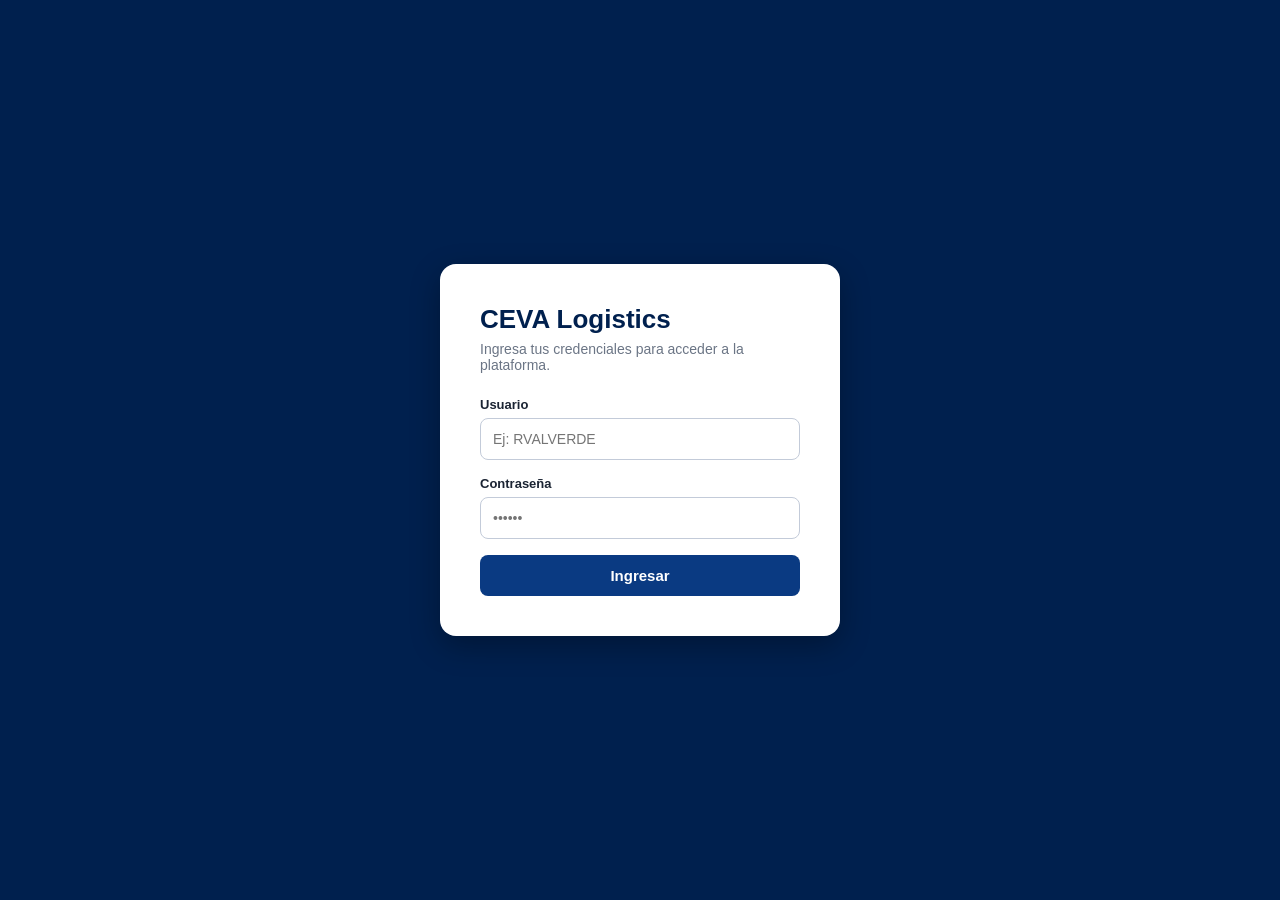
==== index.html @ 4824b456 "Rename index.html.html to index.html" ====
<!DOCTYPE html>
<html lang="es">
<head>
<meta charset="UTF-8">
<meta name="viewport" content="width=device-width, initial-scale=1">
<title>Plataforma Operativa - CEVA Logistics</title>
<style>
  :root {
    --azul: #00204e;        
    --azul-medio: #0a3a82;  
    --azul-claro: #e6edf8;  
    --rojo: #e4002b;        
    --fondo: #eef1f6;
    --texto: #1b2433;
    --gris: #6b7585;
  }
  * { box-sizing: border-box; margin: 0; padding: 0; font-family: "Segoe UI", Arial, sans-serif; }
  body { background: var(--fondo); min-height: 100vh; color: var(--texto); }

  /* ================= PANTALLA DE LOGIN ================= */
  #vista-login {
    display: flex; align-items: center; justify-content: center;
    min-height: 100vh; background: var(--azul); padding: 20px;
  }
  .tarjeta-login {
    background: #fff; padding: 40px; border-radius: 16px;
    width: 100%; max-width: 400px; box-shadow: 0 10px 30px rgba(0,0,0,0.3);
  }
  .tarjeta-login h2 { color: var(--azul); font-size: 26px; font-weight: 800; margin-bottom: 6px; }
  .tarjeta-login p { color: var(--gris); font-size: 14px; margin-bottom: 24px; }
  .tarjeta-login label { display: block; font-weight: 600; font-size: 13px; margin-bottom: 6px; color: var(--texto); }
  .tarjeta-login input {
    width: 100%; padding: 12px; border: 1px solid #c3cbd9; border-radius: 8px;
    font-size: 14px; margin-bottom: 16px; outline: none;
  }
  .tarjeta-login input:focus { border-color: var(--azul-medio); }
  .error-login { color: var(--rojo); font-size: 13px; margin-bottom: 12px; display: none; }

  /* ================= PLATOMA PRINCIPAL (Oculta hasta loguearse) ================= */
  #contenedor-principal { display: none; min-height: 100vh; }

  /* Copia de tus estilos de barra lateral y contenido */
  .sidebar {
    width: 270px; background: var(--azul); color: #fff;
    position: fixed; top: 0; bottom: 0; left: 0;
    display: flex; flex-direction: column; overflow-y: auto;
  }
  .logo { padding: 26px 22px 18px; }
  .logo img { max-width: 150px; display: block; margin-bottom: 14px; }
  .logo .texto-logo { font-size: 38px; font-weight: 900; letter-spacing: 1px; line-height: 1; }
  .logo .texto-logo span { color: var(--rojo); }
  .logo .sub-logo { font-size: 11px; letter-spacing: 4px; margin-top: 4px; opacity: .85; }
  .logo h1 { font-size: 24px; font-weight: 800; margin-top: 22px; line-height: 1.1; }
  .logo .planta { font-size: 13px; margin-top: 8px; opacity: .8; }

  .usuario { border-top: 1px solid rgba(255,255,255,.2); border-bottom: 1px solid rgba(255,255,255,.2); padding: 16px 22px; }
  .usuario strong { display: block; font-size: 15px; }
  .usuario span { font-size: 12px; opacity: .85; }
  .etiqueta-rol {
    display: inline-block; margin-top: 8px; padding: 3px 10px; border-radius: 999px;
    background: rgba(255,255,255,.18); font-size: 11px; font-weight: 700; letter-spacing: .5px;
  }

  .menu { padding: 14px 12px; flex: 1; }
  .menu .titulo-seccion { font-size: 11px; letter-spacing: 2px; opacity: .6; padding: 14px 12px 6px; }
  .menu a {
    display: block; color: #fff; text-decoration: none;
    padding: 11px 14px; border-radius: 10px; margin-bottom: 3px; font-size: 15px;
  }
  .menu a:hover { background: rgba(255,255,255,.12); }
  .menu a.activo { background: rgba(255,255,255,.22); font-weight: 600; }
  .menu a.sub { margin-left: 18px; padding: 9px 14px; font-size: 14px; border-left: 2px solid rgba(255,255,255,.25); border-radius: 0 10px 10px 0; }

  .demo-rol { padding: 14px 18px 20px; border-top: 1px solid rgba(255,255,255,.2); font-size: 12px; }
  .demo-rol button { width: 100%; margin-top: 8px; background: rgba(255,255,255,0.15); border: 1px solid rgba(255,255,255,0.3); color: #fff; }
  .demo-rol button:hover { background: var(--rojo); border-color: var(--rojo); }

  .contenido { margin-left: 270px; padding: 20px; width: calc(100% - 270px); }
  .tarjeta { background: #fff; border-radius: 16px; box-shadow: 0 1px 4px rgba(0,30,80,.08); }

  .encabezado { padding: 22px 28px; margin-bottom: 18px; }
  .encabezado h2 { font-size: 30px; font-weight: 800; color: var(--azul); }
  .encabezado p { color: var(--gris); font-size: 14px; margin-top: 4px; }
  .migas { font-size: 13px; color: var(--gris); margin-bottom: 8px; }
  .migas a { color: var(--azul-medio); text-decoration: none; font-weight: 600; }

  .grid { display: grid; grid-template-columns: repeat(auto-fill, minmax(260px, 1fr)); gap: 18px; }
  .modulo { padding: 26px; text-decoration: none; color: inherit; display: block; transition: transform .15s, box-shadow .15s; border-top: 5px solid var(--azul-medio); }
  .modulo:hover { transform: translateY(-3px); box-shadow: 0 8px 20px rgba(0,30,80,.15); }
  .modulo .icono { font-size: 34px; margin-bottom: 10px; }
  .modulo h3 { color: var(--azul); font-size: 21px; font-weight: 800; margin-bottom: 8px; }
  .modulo p { color: var(--gris); font-size: 14px; margin-bottom: 14px; min-height: 40px; }
  .modulo .meta { font-size: 12px; color: var(--azul-medio); font-weight: 600; margin-bottom: 14px; }
  .modulo .abrir { color: var(--azul-medio); font-weight: 700; font-size: 14px; }

  .pestanas { display: flex; gap: 10px; margin-bottom: 14px; flex-wrap: wrap; }
  .pestana {
    padding: 10px 22px; border-radius: 999px; border: 2px solid var(--azul-medio);
    background: #fff; color: var(--azul-medio); font-weight: 700; font-size: 14px;
    cursor: pointer; text-decoration: none;
  }
  .pestana.activa { background: var(--azul-medio); color: #fff; }

  .visor { padding: 16px; }
  .visor-barra { display: flex; justify-content: space-between; align-items: center; margin-bottom: 12px; flex-wrap: wrap; gap: 10px; }
  .visor-barra h3 { font-size: 18px; color: var(--azul); }
  .marco, .vacio { width: 100%; height: calc(100vh - 330px); min-height: 460px; border-radius: 10px; }
  .marco { border: 0; background: #f6f7f9; }
  .vacio {
    border: 2px dashed #c3cbd9; display: flex; flex-direction: column;
    align-items: center; justify-content: center; text-align: center; color: var(--gris); padding: 30px;
  }
  .vacio .icono { font-size: 54px; margin-bottom: 10px; }
  .vacio h4 { font-size: 20px; color: var(--azul); margin-bottom: 8px; }

  .btn { border: none; background: var(--azul-medio); color: #fff; padding: 9px 16px; border-radius: 8px; cursor: pointer; font-weight: 600; font-size: 13px; }
  .btn:hover { background: var(--azul); }
  .btn.gris { background: #e3e7ee; color: #333; }
  .btn.gris:hover { background: #d3d9e3; }
  .btn.peligro { background: #fde8ec; color: #b4001f; }
  .btn.grande { padding: 12px 24px; font-size: 15px; margin-top: 16px; }

  .barra-admin { display: flex; gap: 10px; flex-wrap: wrap; margin-bottom: 18px; }
  .bloque-admin { padding: 20px 24px; margin-bottom: 16px; }
  .bloque-admin h3 { color: var(--azul); font-size: 18px; margin-bottom: 12px; display: flex; justify-content: space-between; align-items: center; }
  table { width: 100%; border-collapse: collapse; font-size: 14px; }
  th { text-align: left; color: var(--gris); font-size: 12px; padding: 8px; border-bottom: 1px solid #e3e7ee; }
  td { padding: 10px 8px; border-bottom: 1px solid #f0f2f6; }
  td.acc { text-align: right; white-space: nowrap; }
  td.acc .btn { margin-left: 6px; padding: 6px 12px; }
  .estado { padding: 3px 10px; border-radius: 999px; font-size: 12px; font-weight: 700; }
  .estado.ok { background: #e1f5e8; color: #14803c; }
  .estado.pend { background: #fff3d6; color: #8a6100; }

  .fondo-modal { display: none; position: fixed; inset: 0; background: rgba(0,20,50,.55); align-items: center; justify-content: center; z-index: 20; padding: 20px; }
  .fondo-modal.abierto { display: flex; }
  .modal { background: #fff; border-radius: 16px; padding: 28px; width: 100%; max-width: 620px; }
  .modal h3 { color: var(--azul); margin-bottom: 14px; font-size: 20px; }
  .modal label { font-weight: 600; font-size: 14px; display: block; margin: 12px 0 6px; }
  .modal input { width: 100%; padding: 12px; border: 1px solid #c3cbd9; border-radius: 8px; font-size: 14px; }
  .modal .botones { display: flex; justify-content: flex-end; gap: 10px; margin-top: 20px; }
  .ayuda { background: var(--azul-claro); border-radius: 8px; padding: 12px; font-size: 13px; color: var(--azul); margin-top: 14px; line-height: 1.5; }

  .aviso { background: #fff8e1; color: #6b5200; border-radius: 10px; padding: 12px 16px; font-size: 13px; margin-bottom: 16px; line-height: 1.5; }
  #toast { position: fixed; bottom: 24px; right: 24px; background: var(--azul); color: #fff; padding: 12px 20px; border-radius: 10px; font-size: 14px; display: none; z-index: 30; }

  @media (max-width: 900px) {
    body { display: block; }
    #contenedor-principal { flex-direction: column; }
    .sidebar { position: static; width: 100%; }
    .contenido { margin-left: 0; width: 100%; }
  }
</style>
</head>
<body>

<!-- ================= PANTALLA DE LOGIN ================= -->
<div id="vista-login">
  <div class="tarjeta-login">
    <h2>CEVA Logistics</h2>
    <p>Ingresa tus credenciales para acceder a la plataforma.</p>
    <div class="error-login" id="error-login">Usuario o contraseña incorrectos.</div>
    <form id="form-login">
      <label>Usuario</label>
      <input type="text" id="login-usuario" placeholder="Ej: RVALVERDE" required autocomplete="username">
      <label>Contraseña</label>
      <input type="password" id="login-password" placeholder="••••••" required autocomplete="current-password">
      <button type="submit" class="btn" style="width: 100%; padding: 12px; font-size: 15px;">Ingresar</button>
    </form>
  </div>
</div>

<!-- ================= CONTENEDOR PRINCIPAL DE LA PLATAFORMA ================= -->
<div id="contenedor-principal">
  <!-- BARRA LATERAL -->
  <aside class="sidebar">
    <div class="logo">
      <img src="logo.png" alt="CEVA Logistics" onerror="this.style.display='none'; document.getElementById('logo-texto').style.display='block';">
      <div id="logo-texto" style="display:none">
        <div class="texto-logo">CEV<span>A</span></div>
        <div class="sub-logo">LOGISTICS</div>
      </div>
      <h1>PLATAFORMA OPERATIVA</h1>
      <div class="planta">LATAM 400 CL</div>
    </div>

    <div class="usuario">
      <strong id="nombre-usuario-display">Ruth Valverde</strong>
      <span id="cargo-usuario-display">Practicante de Inventario</span><br>
      <span class="etiqueta-rol" id="etiqueta-rol"></span>
    </div>

    <nav class="menu" id="menu"></nav>

    <div class="demo-rol">
      <label>Sesión activa</label>
      <button class="btn" id="btn-cerrar-sesion">Cerrar Sesión</button>
    </div>
  </aside>

  <!-- CONTENIDO -->
  <main class="contenido" id="principal"></main>
</div>

<!-- VENTANA EMERGENTE -->
<div class="fondo-modal" id="modal">
  <div class="modal">
    <h3 id="modal-titulo"></h3>
    <label>Nombre del dashboard</label>
    <input type="text" id="input-nombre" placeholder="Ej: Paletas">
    <label>Enlace de Power BI</label>
    <input type="text" id="input-url" placeholder="https://app.powerbi.com/reportEmbed?reportId=...">
    <div class="ayuda">
      <strong>¿Dónde saco el enlace?</strong><br>
      En Power BI: abre el reporte → <em>Archivo</em> → <em>Insertar informe</em> → <em>Sitio web o portal</em>.
      Copia el enlace. Quien lo vea tendrá que iniciar sesión con su cuenta de la empresa.
    </div>
    <div class="botones">
      <button class="btn gris" data-acc="cerrar-modal">Cancelar</button>
      <button class="btn" data-acc="guardar-modal">Guardar</button>
    </div>
  </div>
</div>

<div id="toast"></div>

<script>
/* ==========================================================================
   LISTA DE USUARIOS AUTORIZADOS
   Aquí puedes agregar más usuarios o cambiar las credenciales.
   - rol: "admin" (tiene acceso al panel de administración)
   - rol: "usuario" (solo ve los reportes)
   ========================================================================== */
const USUARIOS_PERMITIDOS = [
  { usuario: "RVALVERDE", password: "123", nombre: "Ruth Valverde", cargo: "Practicante de Inventario", rol: "admin" },
  { usuario: "OPERACIONES1", password: "123", nombre: "Operador de Turno", cargo: "Personal de Campo", rol: "usuario" }
];

const BASE = [
  { id: "inventario", nombre: "Inventario", icono: "📦",
    desc: "Paletas, virtuales, inmovilizados y más.",
    dashboards: [
      { id: "paletas",       nombre: "Paletas",       url: "" },
      { id: "virtuales",     nombre: "Virtuales",     url: "" },
      { id: "inmovilizados", nombre: "Inmovilizados", url: "" }
    ] },
  { id: "operacion", nombre: "Operación", icono: "🚚",
    desc: "Indicadores de la operación diaria.",
    dashboards: [
      { id: "despachos",     nombre: "Despachos",     url: "" },
      { id: "recepcion",     nombre: "Recepción",     url: "" },
      { id: "productividad", nombre: "Productividad", url: "" }
    ] },
  { id: "rh", nombre: "RH", icono: "👥",
    desc: "Indicadores de recursos humanos.",
    dashboards: [ { id: "rh", nombre: "RH", url: "" } ] },
  { id: "seguridad", nombre: "Seguridad", icono: "🦺",
    desc: "Indicadores de seguridad y salud.",
    dashboards: [ { id: "seguridad", nombre: "Seguridad", url: "" } ] },
  { id: "facturacion", nombre: "Facturación", icono: "🧾",
    desc: "Reporte de facturación.",
    dashboards: [ { id: "facturacion", nombre: "Facturación", url: "" } ] }
];

const SECCIONES = [
  { id: "reportes", nombre: "Reportes", icono: "📊", desc: "Dashboards de Power BI organizados por módulo.", ruta: "#reportes" }
];

let CONFIG = cargarConfig();
let usuarioActual = cargarSesionActiva();
let edicion = null;

function cargarConfig() {
  try {
    const s = JSON.parse(localStorage.getItem("ceva_config"));
    if (Array.isArray(s) && s.length) return s;
  } catch (e) {}
  return JSON.parse(JSON.stringify(BASE));
}
function guardarConfig() { try { localStorage.setItem("ceva_config", JSON.stringify(CONFIG)); } catch (e) {} }

function cargarSesionActiva() {
  try {
    const u = JSON.parse(localStorage.getItem("ceva_sesion_activa"));
    return u || null;
  } catch(e) { return null; }
}

const $ = s => document.querySelector(s);
const esc = t => String(t).replace(/[&<>"']/g, c => ({ "&": "&amp;", "<": "&lt;", ">": "&gt;", '"': "&quot;", "'": "&#39;" }[c]));
const esAdmin = () => usuarioActual && usuarioActual.rol === "admin";
const buscarModulo = id => CONFIG.find(m => m.id === id);

function toast(msg) {
  const t = $("#toast"); t.textContent = msg; t.style.display = "block";
  clearTimeout(toast.t); toast.t = setTimeout(() => t.style.display = "none", 3000);
}

/* ---------- Lógica de Login ---------- */
$("#form-login").addEventListener("submit", e => {
  e.preventDefault();
  const uInput = $("#login-usuario").value.trim().toUpperCase();
  const pInput = $("#login-password").value;

  const encontrado = USUARIOS_PERMITIDOS.find(u => u.usuario === uInput && u.password === pInput);
  
  if (encontrado) {
    usuarioActual = encontrado;
    localStorage.setItem("ceva_sesion_activa", JSON.stringify(encontrado));
    $("#error-login").style.display = "none";
    $("#form-login").reset();
    verificarEstadoSesion();
  } else {
    $("#error-login").style.display = "block";
  }
});

$("#btn-cerrar-sesion").addEventListener("click", () => {
  localStorage.removeItem("ceva_sesion_activa");
  usuarioActual = null;
  verificarEstadoSesion();
});

function verificarEstadoSesion() {
  if (usuarioActual) {
    $("#vista-login").style.display = "none";
    $("#contenedor-principal").style.display = "flex";
    $("#nombre-usuario-display").textContent = usuarioActual.nombre;
    $("#cargo-usuario-display").textContent = usuarioActual.cargo;
    render();
  } else {
    $("#vista-login").style.display = "flex";
    $("#contenedor-principal").style.display = "none";
  }
}

/* ---------- Rutas y Vistas de la App ---------- */
function ruta() { return (location.hash.replace("#", "") || "inicio").split("/"); }

function render() {
  if (!usuarioActual) return;
  const p = ruta();
  $("#etiqueta-rol").textContent = esAdmin() ? "ADMINISTRADORA" : "USUARIO";
  dibujarMenu(p);
  const main = $("#principal");
  if (p[0] === "admin" && esAdmin()) vistaAdmin(main);
  else if (p[0] === "reportes") { if (p[1]) vistaModulo(main, p[1], p[2]); else vistaReportes(main); }
  else vistaInicio(main);
  window.scrollTo(0, 0);
}

function dibujarMenu(p) {
  let h = '<a href="#inicio" class="' + (p[0] === "inicio" || !p[0] ? "activo" : "") + '">🏠 Inicio</a>';
  SECCIONES.forEach(s => {
    const dentro = p[0] === s.id;
    h += '<a href="' + s.ruta + '" class="' + (dentro && !p[1] ? "activo" : "") + '">' + esc(s.icono) + " " + esc(s.nombre) + "</a>";
    if (dentro && s.id === "reportes") {
      CONFIG.forEach(m => {
        h += '<a class="sub ' + (p[1] === m.id ? "activo" : "") + '" href="#reportes/' + esc(m.id) + '">' + esc(m.icono) + " " + esc(m.nombre) + "</a>";
      });
    }
  });
  if (esAdmin()) {
    h += '<div class="titulo-seccion">ADMINISTRACIÓN</div>';
    h += '<a href="#admin" class="' + (p[0] === "admin" ? "activo" : "") + '">⚙️ Panel de administración</a>';
  }
  $("#menu").innerHTML = h;
}

function vistaInicio(main) {
  let h = '<div class="tarjeta encabezado"><h2>Panel Principal</h2>' +
          '<p>Elige una sección para continuar.</p></div><div class="grid">';
  SECCIONES.forEach(s => {
    const meta = s.id === "reportes" ? CONFIG.length + " módulos" : "";
    h += '<a class="tarjeta modulo" href="' + s.ruta + '">' +
           '<div class="icono">' + esc(s.icono) + '</div>' +
           '<h3>' + esc(s.nombre.toUpperCase()) + '</h3>' +
           '<p>' + esc(s.desc) + '</p>' +
           '<div class="meta">' + meta + '</div>' +
           '<span class="abrir">Abrir →</span>' +
         '</a>';
  });
  h += "</div>";
  main.innerHTML = h;
}

function vistaReportes(main) {
  let h = '<div class="tarjeta encabezado">' +
          '<div class="migas"><a href="#inicio">Inicio</a> / Reportes</div>' +
          '<h2>Reportes</h2>' +
          '<p>Elige un módulo para ver sus dashboards.</p></div>';
  h += '<div class="grid">';
  CONFIG.forEach(m => {
    const total = m.dashboards.length;
    const conectados = m.dashboards.filter(d => d.url).length;
    const meta = total + (total === 1 ? " dashboard" : " dashboards") +
                 (esAdmin() ? " · " + conectados + " conectado" + (conectados === 1 ? "" : "s") : "");
    h += '<a class="tarjeta modulo" href="#reportes/' + esc(m.id) + '">' +
           '<div class="icono">' + esc(m.icono) + '</div>' +
           '<h3>' + esc(m.nombre.toUpperCase()) + '</h3>' +
           '<p>' + esc(m.desc || "") + '</p>' +
           '<div class="meta">' + meta + '</div>' +
           '<span class="abrir">Abrir módulo →</span>' +
         '</a>';
  });
  h += "</div>";
  main.innerHTML = h;
}

function vistaModulo(main, modId, dashId) {
  const m = buscarModulo(modId);
  if (!m) { location.hash = "#reportes"; return; }
  const d = m.dashboards.find(x => x.id === dashId) || m.dashboards[0];

  let h = '<div class="tarjeta encabezado">' +
            '<div class="migas"><a href="#inicio">Inicio</a> / <a href="#reportes">Reportes</a> / ' + esc(m.nombre) + (d ? " / " + esc(d.nombre) : "") + "</div>" +
            "<h2>" + esc(m.icono) + " " + esc(m.nombre.toUpperCase()) + "</h2>" +
            "<p>" + esc(m.desc || "") + "</p></div>";

  if (!d) {
    h += '<div class="tarjeta visor"><div class="vacio"><div class="icono">📭</div><h4>Este módulo aún no tiene dashboards</h4>' +
         (esAdmin() ? '<button class="btn grande" data-acc="nuevo" data-m="' + esc(m.id) + '">+ Agregar dashboard</button>' : "<p>Pronto estará disponible.</p>") +
         "</div></div>";
    main.innerHTML = h; return;
  }

  if (m.dashboards.length > 1) {
    h += '<div class="pestanas">';
    m.dashboards.forEach(x => {
      h += '<a class="pestana ' + (x.id === d.id ? "activa" : "") + '" href="#reportes/' + esc(m.id) + "/" + esc(x.id) + '">' + esc(x.nombre) + "</a>";
    });
    h += "</div>";
  }

  h += '<div class="tarjeta visor"><div class="visor-barra"><h3>' + esc(d.nombre) + "</h3><div>" +
       '<button class="btn gris" data-acc="pantalla">⛶ Pantalla completa</button> ' +
       (esAdmin() ? '<button class="btn" data-acc="editar" data-m="' + esc(m.id) + '" data-d="' + esc(d.id) + '">⚙ Configurar enlace</button>' : "") +
       "</div></div>";

  if (d.url) {
    h += '<iframe class="marco" id="marco" src="' + esc(d.url) + '" allowfullscreen title="' + esc(d.nombre) + '"></iframe>';
  } else if (esAdmin()) {
    h += '<div class="vacio"><div class="icono">📊</div><h4>Aún no hay un Power BI conectado</h4>' +
         "<p>Pega el enlace del reporte para verlo aquí.</p>" +
         '<button class="btn grande" data-acc="editar" data-m="' + esc(m.id) + '" data-d="' + esc(d.id) + '">Conectar Power BI</button></div>';
  } else {
    h += '<div class="vacio"><div class="icono">🛠️</div><h4>Dashboard no disponible por ahora</h4>' +
         "<p>Este reporte se está preparando. Vuelve pronto.</p></div>";
  }
  h += "</div>";
  main.innerHTML = h;
}

function vistaAdmin(main) {
  let h = '<div class="tarjeta encabezado"><h2>Panel de administración</h2>' +
          "<p>Aquí conectas los Power BI y ordenas los dashboards de cada módulo.</p></div>";

  h +=
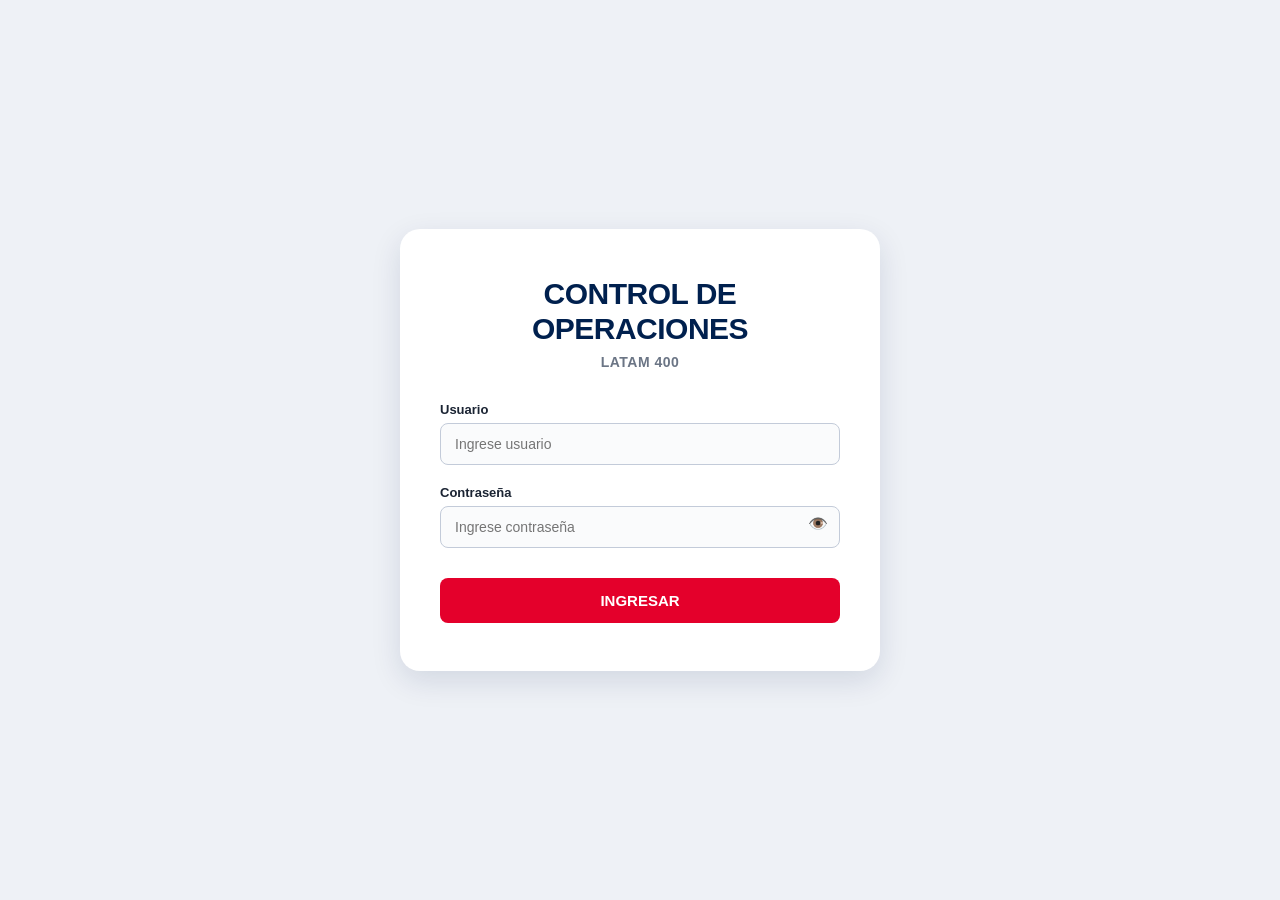
==== commit 3ce292d9: "Update index.html" ====
--- a/index.html
+++ b/index.html
@@ -3,7 +3,7 @@
 <head>
 <meta charset="UTF-8">
 <meta name="viewport" content="width=device-width, initial-scale=1">
-<title>Plataforma Operativa - CEVA Logistics</title>
+<title>Control de Operaciones - CEVA Logistics</title>
 <style>
   :root {
     --azul: #00204e;        
@@ -20,26 +20,54 @@
   /* ================= PANTALLA DE LOGIN ================= */
   #vista-login {
     display: flex; align-items: center; justify-content: center;
-    min-height: 100vh; background: var(--azul); padding: 20px;
+    min-height: 100vh; background: var(--fondo); padding: 20px;
   }
   .tarjeta-login {
-    background: #fff; padding: 40px; border-radius: 16px;
-    width: 100%; max-width: 400px; box-shadow: 0 10px 30px rgba(0,0,0,0.3);
-  }
-  .tarjeta-login h2 { color: var(--azul); font-size: 26px; font-weight: 800; margin-bottom: 6px; }
-  .tarjeta-login p { color: var(--gris); font-size: 14px; margin-bottom: 24px; }
-  .tarjeta-login label { display: block; font-weight: 600; font-size: 13px; margin-bottom: 6px; color: var(--texto); }
+    background: #fff; padding: 48px 40px; border-radius: 20px;
+    width: 100%; max-width: 480px; box-shadow: 0 10px 30px rgba(0,30,80,0.12);
+    text-align: center;
+  }
+  .tarjeta-login h2 {
+    color: var(--azul); font-size: 30px; font-weight: 800;
+    line-height: 1.15; margin-bottom: 8px; letter-spacing: -0.5px;
+  }
+  .tarjeta-login .sub-login {
+    color: var(--gris); font-size: 14px; font-weight: 600;
+    margin-bottom: 32px; letter-spacing: 0.5px;
+  }
+  .tarjeta-login form { text-align: left; }
+  .tarjeta-login label {
+    display: block; font-weight: 600; font-size: 13px;
+    margin-bottom: 6px; color: var(--texto);
+  }
   .tarjeta-login input {
-    width: 100%; padding: 12px; border: 1px solid #c3cbd9; border-radius: 8px;
-    font-size: 14px; margin-bottom: 16px; outline: none;
-  }
-  .tarjeta-login input:focus { border-color: var(--azul-medio); }
-  .error-login { color: var(--rojo); font-size: 13px; margin-bottom: 12px; display: none; }
-
-  /* ================= PLATOMA PRINCIPAL (Oculta hasta loguearse) ================= */
+    width: 100%; padding: 12px 14px; border: 1px solid #c3cbd9; border-radius: 8px;
+    font-size: 14px; margin-bottom: 20px; outline: none; background: #fafbfc;
+  }
+  .tarjeta-login input:focus { border-color: var(--azul-medio); background: #fff; }
+  
+  /* Contenedor contraseña con botón ver */
+  .grupo-password { position: relative; }
+  .grupo-password input { padding-right: 45px; }
+  .btn-ver {
+    position: absolute; right: 12px; top: 38px; transform: translateY(-50%);
+    background: none; border: none; cursor: pointer; font-size: 16px; color: var(--gris);
+  }
+
+  .error-login {
+    color: var(--rojo); font-size: 13px; margin-bottom: 16px;
+    display: none; background: #fde8ec; padding: 8px; border-radius: 6px; text-align: center;
+  }
+  .btn-ingresar {
+    width: 100%; padding: 14px; font-size: 15px; font-weight: 700;
+    background: var(--rojo); color: #fff; border: none; border-radius: 8px;
+    cursor: pointer; transition: background 0.2s; margin-top: 10px;
+  }
+  .btn-ingresar:hover { background: #c50024; }
+
+  /* ================= PLATAFORMA PRINCIPAL ================= */
   #contenedor-principal { display: none; min-height: 100vh; }
 
-  /* Copia de tus estilos de barra lateral y contenido */
   .sidebar {
     width: 270px; background: var(--azul); color: #fff;
     position: fixed; top: 0; bottom: 0; left: 0;
@@ -50,7 +78,7 @@
   .logo .texto-logo { font-size: 38px; font-weight: 900; letter-spacing: 1px; line-height: 1; }
   .logo .texto-logo span { color: var(--rojo); }
   .logo .sub-logo { font-size: 11px; letter-spacing: 4px; margin-top: 4px; opacity: .85; }
-  .logo h1 { font-size: 24px; font-weight: 800; margin-top: 22px; line-height: 1.1; }
+  .logo h1 { font-size: 20px; font-weight: 800; margin-top: 22px; line-height: 1.1; }
   .logo .planta { font-size: 13px; margin-top: 8px; opacity: .8; }
 
   .usuario { border-top: 1px solid rgba(255,255,255,.2); border-bottom: 1px solid rgba(255,255,255,.2); padding: 16px 22px; }
@@ -72,7 +100,7 @@
   .menu a.sub { margin-left: 18px; padding: 9px 14px; font-size: 14px; border-left: 2px solid rgba(255,255,255,.25); border-radius: 0 10px 10px 0; }
 
   .demo-rol { padding: 14px 18px 20px; border-top: 1px solid rgba(255,255,255,.2); font-size: 12px; }
-  .demo-rol button { width: 100%; margin-top: 8px; background: rgba(255,255,255,0.15); border: 1px solid rgba(255,255,255,0.3); color: #fff; }
+  .demo-rol button { width: 100%; margin-top: 8px; background: rgba(255,255,255,0.15); border: 1px solid rgba(255,255,255,0.3); color: #fff; padding: 8px; border-radius: 6px; cursor: pointer; }
   .demo-rol button:hover { background: var(--rojo); border-color: var(--rojo); }
 
   .contenido { margin-left: 270px; padding: 20px; width: calc(100% - 270px); }
@@ -157,15 +185,20 @@
 <!-- ================= PANTALLA DE LOGIN ================= -->
 <div id="vista-login">
   <div class="tarjeta-login">
-    <h2>CEVA Logistics</h2>
-    <p>Ingresa tus credenciales para acceder a la plataforma.</p>
+    <h2>CONTROL DE<br>OPERACIONES</h2>
+    <div class="sub-login">LATAM 400</div>
     <div class="error-login" id="error-login">Usuario o contraseña incorrectos.</div>
     <form id="form-login">
       <label>Usuario</label>
-      <input type="text" id="login-usuario" placeholder="Ej: RVALVERDE" required autocomplete="username">
-      <label>Contraseña</label>
-      <input type="password" id="login-password" placeholder="••••••" required autocomplete="current-password">
-      <button type="submit" class="btn" style="width: 100%; padding: 12px; font-size: 15px;">Ingresar</button>
+      <input type="text" id="login-usuario" placeholder="Ingrese usuario" required autocomplete="username">
+      
+      <div class="grupo-password">
+        <label>Contraseña</label>
+        <input type="password" id="login-password" placeholder="Ingrese contraseña" required autocomplete="current-password">
+        <button type="button" class="btn-ver" id="btn-toggle-password" title="Mostrar/Ocultar contraseña">👁️</button>
+      </div>
+
+      <button type="submit" class="btn-ingresar">INGRESAR</button>
     </form>
   </div>
 </div>
@@ -180,8 +213,8 @@
         <div class="texto-logo">CEV<span>A</span></div>
         <div class="sub-logo">LOGISTICS</div>
       </div>
-      <h1>PLATAFORMA OPERATIVA</h1>
-      <div class="planta">LATAM 400 CL</div>
+      <h1>CONTROL DE OPERACIONES</h1>
+      <div class="planta">LATAM 400</div>
     </div>
 
     <div class="usuario">
@@ -194,7 +227,7 @@
 
     <div class="demo-rol">
       <label>Sesión activa</label>
-      <button class="btn" id="btn-cerrar-sesion">Cerrar Sesión</button>
+      <button id="btn-cerrar-sesion">Cerrar Sesión</button>
     </div>
   </aside>
 
@@ -227,9 +260,6 @@
 <script>
 /* ==========================================================================
    LISTA DE USUARIOS AUTORIZADOS
-   Aquí puedes agregar más usuarios o cambiar las credenciales.
-   - rol: "admin" (tiene acceso al panel de administración)
-   - rol: "usuario" (solo ve los reportes)
    ========================================================================== */
 const USUARIOS_PERMITIDOS = [
   { usuario: "RVALVERDE", password: "123", nombre: "Ruth Valverde", cargo: "Practicante de Inventario", rol: "admin" },
@@ -296,11 +326,23 @@
   clearTimeout(toast.t); toast.t = setTimeout(() => t.style.display = "none", 3000);
 }
 
+/* ---------- Botón para ver/ocultar contraseña ---------- */
+$("#btn-toggle-password").addEventListener("click", () => {
+  const inputPass = $("#login-password");
+  if (inputPass.type === "password") {
+    inputPass.type = "text";
+    $("#btn-toggle-password").textContent = "🔒";
+  } else {
+    inputPass.type = "password";
+    $("#btn-toggle-password").textContent = "👁️";
+  }
+});
+
 /* ---------- Lógica de Login ---------- */
 $("#form-login").addEventListener("submit", e => {
   e.preventDefault();
   const uInput = $("#login-usuario").value.trim().toUpperCase();
-  const pInput = $("#login-password").value;
+  const pInput = $("#login-password").value.trim();
 
   const encontrado = USUARIOS_PERMITIDOS.find(u => u.usuario === uInput && u.password === pInput);
   
@@ -455,4 +497,98 @@
   let h = '<div class="tarjeta encabezado"><h2>Panel de administración</h2>' +
           "<p>Aquí conectas los Power BI y ordenas los dashboards de cada módulo.</p></div>";
 
-  h +=
+  h += '<div class="aviso">💡 Los cambios que haces aquí se guardan <strong>solo en este navegador</strong>.</div>';
+
+  h += '<div class="barra-admin">' +
+       '<button class="btn" data-acc="exportar">📋 Copiar configuración</button>' +
+       '<button class="btn gris" data-acc="reset">↺ Restablecer</button></div>';
+
+  CONFIG.forEach(m => {
+    h += '<div class="tarjeta bloque-admin"><h3><span>' + esc(m.icono) + " " + esc(m.nombre) + "</span>" +
+         '<button class="btn" data-acc="nuevo" data-m="' + esc(m.id) + '">+ Agregar dashboard</button></h3>' +
+         "<table><tr><th>Dashboard</th><th>Estado</th><th></th></tr>";
+    m.dashboards.forEach(d => {
+      h += "<tr><td>" + esc(d.nombre) + "</td><td>" +
+           (d.url ? '<span class="estado ok">Conectado</span>' : '<span class="estado pend">Pendiente</span>') + "</td>" +
+           '<td class="acc"><a class="btn gris" style="text-decoration:none;display:inline-block" href="#reportes/' + esc(m.id) + "/" + esc(d.id) + '">Ver</a>' +
+           '<button class="btn" data-acc="editar" data-m="' + esc(m.id) + '" data-d="' + esc(d.id) + '">Editar</button>' +
+           '<button class="btn peligro" data-acc="borrar" data-m="' + esc(m.id) + '" data-d="' + esc(d.id) + '">Quitar</button></td></tr>';
+    });
+    if (!m.dashboards.length) h += '<tr><td colspan="3" style="color:#6b7585">Sin dashboards todavía.</td></tr>';
+    h += "</table></div>";
+  });
+  main.innerHTML = h;
+}
+
+function abrirModal(modId, dashId) {
+  const m = buscarModulo(modId); if (!m) return;
+  const d = dashId ? m.dashboards.find(x => x.id === dashId) : null;
+  edicion = { m: modId, d: dashId || "" };
+  $("#modal-titulo").textContent = d ? "Configurar: " + d.nombre : "Nuevo dashboard en " + m.nombre;
+  $("#input-nombre").value = d ? d.nombre : "";
+  $("#input-url").value = d ? d.url : "";
+  $("#modal").classList.add("abierto");
+  $("#input-nombre").focus();
+}
+function cerrarModal() { $("#modal").classList.remove("abierto"); edicion = null; }
+
+function limpiarUrl(texto) {
+  let u = texto.trim();
+  const m = u.match(/src=["']([^"']+)["']/i);
+  if (m) u = m[1];
+  return u;
+}
+
+function guardarModal() {
+  if (!edicion) return;
+  const m = buscarModulo(edicion.m);
+  const nombre = $("#input-nombre").value.trim();
+  const url = limpiarUrl($("#input-url").value);
+  if (!nombre) { alert("Escribe un nombre para el dashboard."); return; }
+  if (url && !/^https:\/\//i.test(url)) { alert("El enlace debe empezar con https://"); return; }
+
+  if (edicion.d) {
+    const d = m.dashboards.find(x => x.id === edicion.d);
+    d.nombre = nombre; d.url = url;
+  } else {
+    m.dashboards.push({ id: "d" + Date.now(), nombre: nombre, url: url });
+  }
+  guardarConfig(); cerrarModal(); render(); toast("Guardado ✔");
+}
+
+document.addEventListener("click", e => {
+  const b = e.target.closest("[data-acc]"); if (!b) return;
+  const a = b.dataset.acc, m = b.dataset.m, d = b.dataset.d;
+  if (a === "editar") abrirModal(m, d);
+  else if (a === "nuevo") abrirModal(m, "");
+  else if (a === "cerrar-modal") cerrarModal();
+  else if (a === "guardar-modal") guardarModal();
+  else if (a === "borrar") {
+    if (confirm("¿Quitar este dashboard de la lista?")) {
+      const mod = buscarModulo(m); mod.dashboards = mod.dashboards.filter(x => x.id !== d);
+      guardarConfig(); render(); toast("Dashboard quitado");
+    }
+  }
+  else if (a === "pantalla") {
+    const f = $("#marco");
+    if (f && f.requestFullscreen) f.requestFullscreen(); else alert("Primero conecta un dashboard.");
+  }
+  else if (a === "exportar") {
+    const texto = "const BASE = " + JSON.stringify(CONFIG, null, 2) + ";";
+    if (navigator.clipboard) navigator.clipboard.writeText(texto).then(() => toast("Configuración copiada ✔"), () => prompt("Copia este texto:", texto));
+    else prompt("Copia este texto:", texto);
+  }
+  else if (a === "reset") {
+    if (confirm("Se borrarán los cambios hechos aquí. ¿Seguro?")) {
+      try { localStorage.removeItem("ceva_config"); } catch (err) {}
+      CONFIG = JSON.parse(JSON.stringify(BASE)); render(); toast("Restablecido");
+    }
+  }
+});
+
+window.addEventListener("hashchange", render);
+
+verificarEstadoSesion();
+</script>
+</body>
+</html>
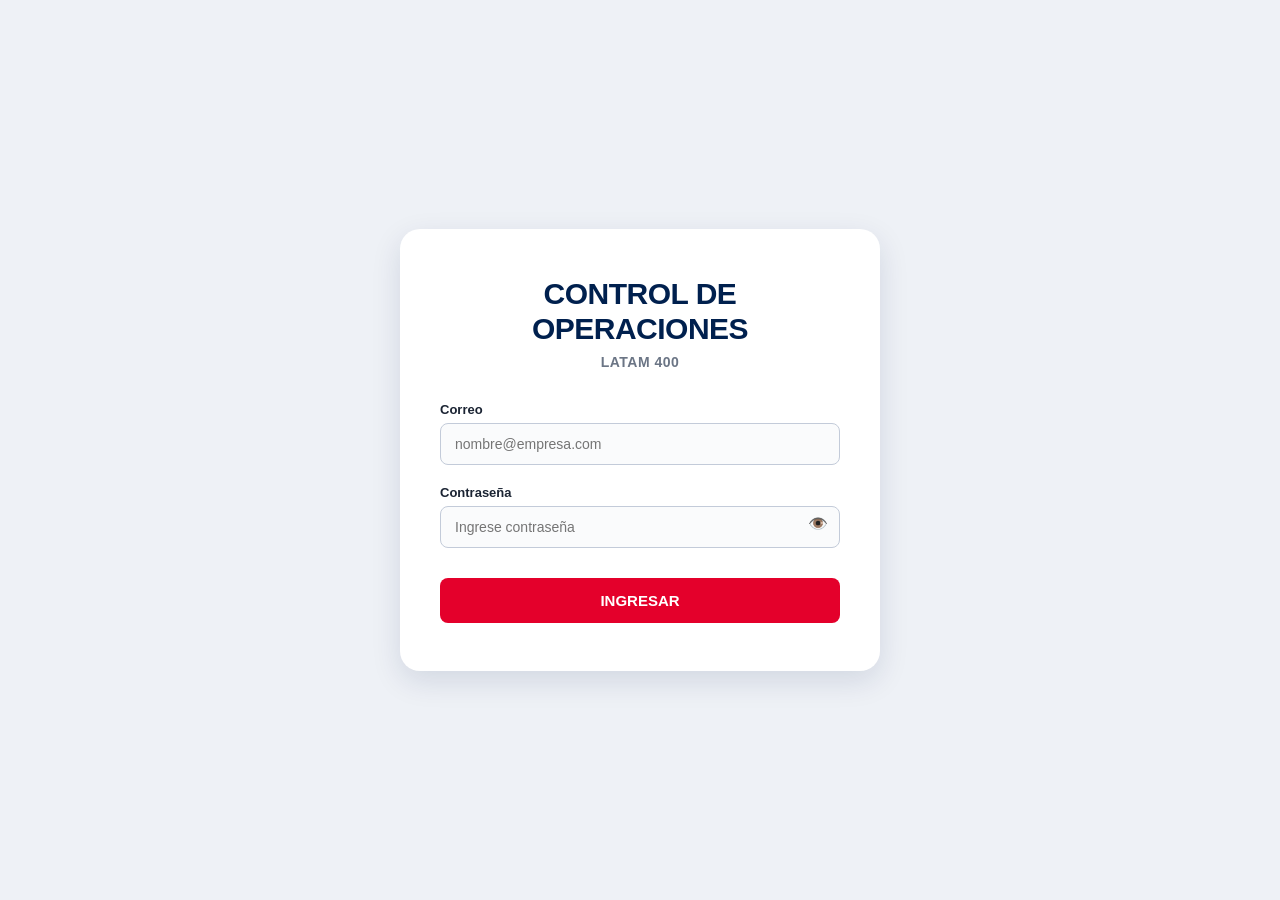
==== commit b44c2f58: "Update index.html" ====
--- a/index.html
+++ b/index.html
@@ -4,181 +4,10 @@
 <meta charset="UTF-8">
 <meta name="viewport" content="width=device-width, initial-scale=1">
 <title>Control de Operaciones - CEVA Logistics</title>
-<style>
-  :root {
-    --azul: #00204e;        
-    --azul-medio: #0a3a82;  
-    --azul-claro: #e6edf8;  
-    --rojo: #e4002b;        
-    --fondo: #eef1f6;
-    --texto: #1b2433;
-    --gris: #6b7585;
-  }
-  * { box-sizing: border-box; margin: 0; padding: 0; font-family: "Segoe UI", Arial, sans-serif; }
-  body { background: var(--fondo); min-height: 100vh; color: var(--texto); }
-
-  /* ================= PANTALLA DE LOGIN ================= */
-  #vista-login {
-    display: flex; align-items: center; justify-content: center;
-    min-height: 100vh; background: var(--fondo); padding: 20px;
-  }
-  .tarjeta-login {
-    background: #fff; padding: 48px 40px; border-radius: 20px;
-    width: 100%; max-width: 480px; box-shadow: 0 10px 30px rgba(0,30,80,0.12);
-    text-align: center;
-  }
-  .tarjeta-login h2 {
-    color: var(--azul); font-size: 30px; font-weight: 800;
-    line-height: 1.15; margin-bottom: 8px; letter-spacing: -0.5px;
-  }
-  .tarjeta-login .sub-login {
-    color: var(--gris); font-size: 14px; font-weight: 600;
-    margin-bottom: 32px; letter-spacing: 0.5px;
-  }
-  .tarjeta-login form { text-align: left; }
-  .tarjeta-login label {
-    display: block; font-weight: 600; font-size: 13px;
-    margin-bottom: 6px; color: var(--texto);
-  }
-  .tarjeta-login input {
-    width: 100%; padding: 12px 14px; border: 1px solid #c3cbd9; border-radius: 8px;
-    font-size: 14px; margin-bottom: 20px; outline: none; background: #fafbfc;
-  }
-  .tarjeta-login input:focus { border-color: var(--azul-medio); background: #fff; }
-  
-  /* Contenedor contraseña con botón ver */
-  .grupo-password { position: relative; }
-  .grupo-password input { padding-right: 45px; }
-  .btn-ver {
-    position: absolute; right: 12px; top: 38px; transform: translateY(-50%);
-    background: none; border: none; cursor: pointer; font-size: 16px; color: var(--gris);
-  }
-
-  .error-login {
-    color: var(--rojo); font-size: 13px; margin-bottom: 16px;
-    display: none; background: #fde8ec; padding: 8px; border-radius: 6px; text-align: center;
-  }
-  .btn-ingresar {
-    width: 100%; padding: 14px; font-size: 15px; font-weight: 700;
-    background: var(--rojo); color: #fff; border: none; border-radius: 8px;
-    cursor: pointer; transition: background 0.2s; margin-top: 10px;
-  }
-  .btn-ingresar:hover { background: #c50024; }
-
-  /* ================= PLATAFORMA PRINCIPAL ================= */
-  #contenedor-principal { display: none; min-height: 100vh; }
-
-  .sidebar {
-    width: 270px; background: var(--azul); color: #fff;
-    position: fixed; top: 0; bottom: 0; left: 0;
-    display: flex; flex-direction: column; overflow-y: auto;
-  }
-  .logo { padding: 26px 22px 18px; }
-  .logo img { max-width: 150px; display: block; margin-bottom: 14px; }
-  .logo .texto-logo { font-size: 38px; font-weight: 900; letter-spacing: 1px; line-height: 1; }
-  .logo .texto-logo span { color: var(--rojo); }
-  .logo .sub-logo { font-size: 11px; letter-spacing: 4px; margin-top: 4px; opacity: .85; }
-  .logo h1 { font-size: 20px; font-weight: 800; margin-top: 22px; line-height: 1.1; }
-  .logo .planta { font-size: 13px; margin-top: 8px; opacity: .8; }
-
-  .usuario { border-top: 1px solid rgba(255,255,255,.2); border-bottom: 1px solid rgba(255,255,255,.2); padding: 16px 22px; }
-  .usuario strong { display: block; font-size: 15px; }
-  .usuario span { font-size: 12px; opacity: .85; }
-  .etiqueta-rol {
-    display: inline-block; margin-top: 8px; padding: 3px 10px; border-radius: 999px;
-    background: rgba(255,255,255,.18); font-size: 11px; font-weight: 700; letter-spacing: .5px;
-  }
-
-  .menu { padding: 14px 12px; flex: 1; }
-  .menu .titulo-seccion { font-size: 11px; letter-spacing: 2px; opacity: .6; padding: 14px 12px 6px; }
-  .menu a {
-    display: block; color: #fff; text-decoration: none;
-    padding: 11px 14px; border-radius: 10px; margin-bottom: 3px; font-size: 15px;
-  }
-  .menu a:hover { background: rgba(255,255,255,.12); }
-  .menu a.activo { background: rgba(255,255,255,.22); font-weight: 600; }
-  .menu a.sub { margin-left: 18px; padding: 9px 14px; font-size: 14px; border-left: 2px solid rgba(255,255,255,.25); border-radius: 0 10px 10px 0; }
-
-  .demo-rol { padding: 14px 18px 20px; border-top: 1px solid rgba(255,255,255,.2); font-size: 12px; }
-  .demo-rol button { width: 100%; margin-top: 8px; background: rgba(255,255,255,0.15); border: 1px solid rgba(255,255,255,0.3); color: #fff; padding: 8px; border-radius: 6px; cursor: pointer; }
-  .demo-rol button:hover { background: var(--rojo); border-color: var(--rojo); }
-
-  .contenido { margin-left: 270px; padding: 20px; width: calc(100% - 270px); }
-  .tarjeta { background: #fff; border-radius: 16px; box-shadow: 0 1px 4px rgba(0,30,80,.08); }
-
-  .encabezado { padding: 22px 28px; margin-bottom: 18px; }
-  .encabezado h2 { font-size: 30px; font-weight: 800; color: var(--azul); }
-  .encabezado p { color: var(--gris); font-size: 14px; margin-top: 4px; }
-  .migas { font-size: 13px; color: var(--gris); margin-bottom: 8px; }
-  .migas a { color: var(--azul-medio); text-decoration: none; font-weight: 600; }
-
-  .grid { display: grid; grid-template-columns: repeat(auto-fill, minmax(260px, 1fr)); gap: 18px; }
-  .modulo { padding: 26px; text-decoration: none; color: inherit; display: block; transition: transform .15s, box-shadow .15s; border-top: 5px solid var(--azul-medio); }
-  .modulo:hover { transform: translateY(-3px); box-shadow: 0 8px 20px rgba(0,30,80,.15); }
-  .modulo .icono { font-size: 34px; margin-bottom: 10px; }
-  .modulo h3 { color: var(--azul); font-size: 21px; font-weight: 800; margin-bottom: 8px; }
-  .modulo p { color: var(--gris); font-size: 14px; margin-bottom: 14px; min-height: 40px; }
-  .modulo .meta { font-size: 12px; color: var(--azul-medio); font-weight: 600; margin-bottom: 14px; }
-  .modulo .abrir { color: var(--azul-medio); font-weight: 700; font-size: 14px; }
-
-  .pestanas { display: flex; gap: 10px; margin-bottom: 14px; flex-wrap: wrap; }
-  .pestana {
-    padding: 10px 22px; border-radius: 999px; border: 2px solid var(--azul-medio);
-    background: #fff; color: var(--azul-medio); font-weight: 700; font-size: 14px;
-    cursor: pointer; text-decoration: none;
-  }
-  .pestana.activa { background: var(--azul-medio); color: #fff; }
-
-  .visor { padding: 16px; }
-  .visor-barra { display: flex; justify-content: space-between; align-items: center; margin-bottom: 12px; flex-wrap: wrap; gap: 10px; }
-  .visor-barra h3 { font-size: 18px; color: var(--azul); }
-  .marco, .vacio { width: 100%; height: calc(100vh - 330px); min-height: 460px; border-radius: 10px; }
-  .marco { border: 0; background: #f6f7f9; }
-  .vacio {
-    border: 2px dashed #c3cbd9; display: flex; flex-direction: column;
-    align-items: center; justify-content: center; text-align: center; color: var(--gris); padding: 30px;
-  }
-  .vacio .icono { font-size: 54px; margin-bottom: 10px; }
-  .vacio h4 { font-size: 20px; color: var(--azul); margin-bottom: 8px; }
-
-  .btn { border: none; background: var(--azul-medio); color: #fff; padding: 9px 16px; border-radius: 8px; cursor: pointer; font-weight: 600; font-size: 13px; }
-  .btn:hover { background: var(--azul); }
-  .btn.gris { background: #e3e7ee; color: #333; }
-  .btn.gris:hover { background: #d3d9e3; }
-  .btn.peligro { background: #fde8ec; color: #b4001f; }
-  .btn.grande { padding: 12px 24px; font-size: 15px; margin-top: 16px; }
-
-  .barra-admin { display: flex; gap: 10px; flex-wrap: wrap; margin-bottom: 18px; }
-  .bloque-admin { padding: 20px 24px; margin-bottom: 16px; }
-  .bloque-admin h3 { color: var(--azul); font-size: 18px; margin-bottom: 12px; display: flex; justify-content: space-between; align-items: center; }
-  table { width: 100%; border-collapse: collapse; font-size: 14px; }
-  th { text-align: left; color: var(--gris); font-size: 12px; padding: 8px; border-bottom: 1px solid #e3e7ee; }
-  td { padding: 10px 8px; border-bottom: 1px solid #f0f2f6; }
-  td.acc { text-align: right; white-space: nowrap; }
-  td.acc .btn { margin-left: 6px; padding: 6px 12px; }
-  .estado { padding: 3px 10px; border-radius: 999px; font-size: 12px; font-weight: 700; }
-  .estado.ok { background: #e1f5e8; color: #14803c; }
-  .estado.pend { background: #fff3d6; color: #8a6100; }
-
-  .fondo-modal { display: none; position: fixed; inset: 0; background: rgba(0,20,50,.55); align-items: center; justify-content: center; z-index: 20; padding: 20px; }
-  .fondo-modal.abierto { display: flex; }
-  .modal { background: #fff; border-radius: 16px; padding: 28px; width: 100%; max-width: 620px; }
-  .modal h3 { color: var(--azul); margin-bottom: 14px; font-size: 20px; }
-  .modal label { font-weight: 600; font-size: 14px; display: block; margin: 12px 0 6px; }
-  .modal input { width: 100%; padding: 12px; border: 1px solid #c3cbd9; border-radius: 8px; font-size: 14px; }
-  .modal .botones { display: flex; justify-content: flex-end; gap: 10px; margin-top: 20px; }
-  .ayuda { background: var(--azul-claro); border-radius: 8px; padding: 12px; font-size: 13px; color: var(--azul); margin-top: 14px; line-height: 1.5; }
-
-  .aviso { background: #fff8e1; color: #6b5200; border-radius: 10px; padding: 12px 16px; font-size: 13px; margin-bottom: 16px; line-height: 1.5; }
-  #toast { position: fixed; bottom: 24px; right: 24px; background: var(--azul); color: #fff; padding: 12px 20px; border-radius: 10px; font-size: 14px; display: none; z-index: 30; }
-
-  @media (max-width: 900px) {
-    body { display: block; }
-    #contenedor-principal { flex-direction: column; }
-    .sidebar { position: static; width: 100%; }
-    .contenido { margin-left: 0; width: 100%; }
-  }
-</style>
+<!-- Vinculamos el archivo de estilos externo -->
+<link rel="stylesheet" href="styles.css">
+<!-- Librería de Supabase (versión fija para que no cambie sola) -->
+<script src="https://cdn.jsdelivr.net/npm/@supabase/supabase-js@2.45.4/dist/umd/supabase.js"></script>
 </head>
 <body>
 
@@ -187,11 +16,11 @@
   <div class="tarjeta-login">
     <h2>CONTROL DE<br>OPERACIONES</h2>
     <div class="sub-login">LATAM 400</div>
-    <div class="error-login" id="error-login">Usuario o contraseña incorrectos.</div>
+    <div class="error-login" id="error-login">Correo o contraseña incorrectos.</div>
     <form id="form-login">
-      <label>Usuario</label>
-      <input type="text" id="login-usuario" placeholder="Ingrese usuario" required autocomplete="username">
-      
+      <label>Correo</label>
+      <input type="email" id="login-correo" placeholder="nombre@empresa.com" required autocomplete="username">
+
       <div class="grupo-password">
         <label>Contraseña</label>
         <input type="password" id="login-password" placeholder="Ingrese contraseña" required autocomplete="current-password">
@@ -218,8 +47,8 @@
     </div>
 
     <div class="usuario">
-      <strong id="nombre-usuario-display">Ruth Valverde</strong>
-      <span id="cargo-usuario-display">Practicante de Inventario</span><br>
+      <strong id="nombre-usuario-display"></strong>
+      <span id="cargo-usuario-display"></span><br>
       <span class="etiqueta-rol" id="etiqueta-rol"></span>
     </div>
 
@@ -235,7 +64,7 @@
   <main class="contenido" id="principal"></main>
 </div>
 
-<!-- VENTANA EMERGENTE -->
+<!-- VENTANA EMERGENTE: DASHBOARDS -->
 <div class="fondo-modal" id="modal">
   <div class="modal">
     <h3 id="modal-titulo"></h3>
@@ -255,340 +84,41 @@
   </div>
 </div>
 
+<!-- VENTANA EMERGENTE: UN AUXILIAR -->
+<div class="fondo-modal" id="modal-aux">
+  <div class="modal">
+    <h3 id="modal-aux-titulo">Nuevo auxiliar</h3>
+    <label>DNI</label>
+    <input type="text" id="aux-dni" placeholder="Solo números o letras, sin espacios" maxlength="15" inputmode="text" autocomplete="off">
+    <label>Nombre</label>
+    <input type="text" id="aux-nombre" placeholder="Ej: KIARA LOPEZ" autocomplete="off">
+    <div class="botones">
+      <button class="btn gris" data-acc="aux-cerrar">Cancelar</button>
+      <button class="btn" data-acc="aux-guardar">Guardar</button>
+    </div>
+  </div>
+</div>
+
+<!-- VENTANA EMERGENTE: PEGAR LISTA DE AUXILIARES -->
+<div class="fondo-modal" id="modal-lote">
+  <div class="modal">
+    <h3>Pegar lista de auxiliares</h3>
+    <label>Una persona por línea: DNI, separador y nombre</label>
+    <textarea id="lote-texto" placeholder="12345678	KIARA LOPEZ&#10;87654321	JUAN PEREZ"></textarea>
+    <div class="ayuda">
+      Puedes copiar dos columnas desde Excel (DNI y nombre) y pegarlas aquí tal cual.
+      También sirve escribir <em>12345678; KIARA LOPEZ</em>. Si un DNI ya existe, se actualiza su nombre.
+    </div>
+    <div class="botones">
+      <button class="btn gris" data-acc="aux-cerrar">Cancelar</button>
+      <button class="btn" data-acc="aux-guardar-lote">Guardar lista</button>
+    </div>
+  </div>
+</div>
+
 <div id="toast"></div>
 
-<script>
-/* ==========================================================================
-   LISTA DE USUARIOS AUTORIZADOS
-   ========================================================================== */
-const USUARIOS_PERMITIDOS = [
-  { usuario: "RVALVERDE", password: "123", nombre: "Ruth Valverde", cargo: "Practicante de Inventario", rol: "admin" },
-  { usuario: "OPERACIONES1", password: "123", nombre: "Operador de Turno", cargo: "Personal de Campo", rol: "usuario" }
-];
-
-const BASE = [
-  { id: "inventario", nombre: "Inventario", icono: "📦",
-    desc: "Paletas, virtuales, inmovilizados y más.",
-    dashboards: [
-      { id: "paletas",       nombre: "Paletas",       url: "" },
-      { id: "virtuales",     nombre: "Virtuales",     url: "" },
-      { id: "inmovilizados", nombre: "Inmovilizados", url: "" }
-    ] },
-  { id: "operacion", nombre: "Operación", icono: "🚚",
-    desc: "Indicadores de la operación diaria.",
-    dashboards: [
-      { id: "despachos",     nombre: "Despachos",     url: "" },
-      { id: "recepcion",     nombre: "Recepción",     url: "" },
-      { id: "productividad", nombre: "Productividad", url: "" }
-    ] },
-  { id: "rh", nombre: "RH", icono: "👥",
-    desc: "Indicadores de recursos humanos.",
-    dashboards: [ { id: "rh", nombre: "RH", url: "" } ] },
-  { id: "seguridad", nombre: "Seguridad", icono: "🦺",
-    desc: "Indicadores de seguridad y salud.",
-    dashboards: [ { id: "seguridad", nombre: "Seguridad", url: "" } ] },
-  { id: "facturacion", nombre: "Facturación", icono: "🧾",
-    desc: "Reporte de facturación.",
-    dashboards: [ { id: "facturacion", nombre: "Facturación", url: "" } ] }
-];
-
-const SECCIONES = [
-  { id: "reportes", nombre: "Reportes", icono: "📊", desc: "Dashboards de Power BI organizados por módulo.", ruta: "#reportes" }
-];
-
-let CONFIG = cargarConfig();
-let usuarioActual = cargarSesionActiva();
-let edicion = null;
-
-function cargarConfig() {
-  try {
-    const s = JSON.parse(localStorage.getItem("ceva_config"));
-    if (Array.isArray(s) && s.length) return s;
-  } catch (e) {}
-  return JSON.parse(JSON.stringify(BASE));
-}
-function guardarConfig() { try { localStorage.setItem("ceva_config", JSON.stringify(CONFIG)); } catch (e) {} }
-
-function cargarSesionActiva() {
-  try {
-    const u = JSON.parse(localStorage.getItem("ceva_sesion_activa"));
-    return u || null;
-  } catch(e) { return null; }
-}
-
-const $ = s => document.querySelector(s);
-const esc = t => String(t).replace(/[&<>"']/g, c => ({ "&": "&amp;", "<": "&lt;", ">": "&gt;", '"': "&quot;", "'": "&#39;" }[c]));
-const esAdmin = () => usuarioActual && usuarioActual.rol === "admin";
-const buscarModulo = id => CONFIG.find(m => m.id === id);
-
-function toast(msg) {
-  const t = $("#toast"); t.textContent = msg; t.style.display = "block";
-  clearTimeout(toast.t); toast.t = setTimeout(() => t.style.display = "none", 3000);
-}
-
-/* ---------- Botón para ver/ocultar contraseña ---------- */
-$("#btn-toggle-password").addEventListener("click", () => {
-  const inputPass = $("#login-password");
-  if (inputPass.type === "password") {
-    inputPass.type = "text";
-    $("#btn-toggle-password").textContent = "🔒";
-  } else {
-    inputPass.type = "password";
-    $("#btn-toggle-password").textContent = "👁️";
-  }
-});
-
-/* ---------- Lógica de Login ---------- */
-$("#form-login").addEventListener("submit", e => {
-  e.preventDefault();
-  const uInput = $("#login-usuario").value.trim().toUpperCase();
-  const pInput = $("#login-password").value.trim();
-
-  const encontrado = USUARIOS_PERMITIDOS.find(u => u.usuario === uInput && u.password === pInput);
-  
-  if (encontrado) {
-    usuarioActual = encontrado;
-    localStorage.setItem("ceva_sesion_activa", JSON.stringify(encontrado));
-    $("#error-login").style.display = "none";
-    $("#form-login").reset();
-    verificarEstadoSesion();
-  } else {
-    $("#error-login").style.display = "block";
-  }
-});
-
-$("#btn-cerrar-sesion").addEventListener("click", () => {
-  localStorage.removeItem("ceva_sesion_activa");
-  usuarioActual = null;
-  verificarEstadoSesion();
-});
-
-function verificarEstadoSesion() {
-  if (usuarioActual) {
-    $("#vista-login").style.display = "none";
-    $("#contenedor-principal").style.display = "flex";
-    $("#nombre-usuario-display").textContent = usuarioActual.nombre;
-    $("#cargo-usuario-display").textContent = usuarioActual.cargo;
-    render();
-  } else {
-    $("#vista-login").style.display = "flex";
-    $("#contenedor-principal").style.display = "none";
-  }
-}
-
-/* ---------- Rutas y Vistas de la App ---------- */
-function ruta() { return (location.hash.replace("#", "") || "inicio").split("/"); }
-
-function render() {
-  if (!usuarioActual) return;
-  const p = ruta();
-  $("#etiqueta-rol").textContent = esAdmin() ? "ADMINISTRADORA" : "USUARIO";
-  dibujarMenu(p);
-  const main = $("#principal");
-  if (p[0] === "admin" && esAdmin()) vistaAdmin(main);
-  else if (p[0] === "reportes") { if (p[1]) vistaModulo(main, p[1], p[2]); else vistaReportes(main); }
-  else vistaInicio(main);
-  window.scrollTo(0, 0);
-}
-
-function dibujarMenu(p) {
-  let h = '<a href="#inicio" class="' + (p[0] === "inicio" || !p[0] ? "activo" : "") + '">🏠 Inicio</a>';
-  SECCIONES.forEach(s => {
-    const dentro = p[0] === s.id;
-    h += '<a href="' + s.ruta + '" class="' + (dentro && !p[1] ? "activo" : "") + '">' + esc(s.icono) + " " + esc(s.nombre) + "</a>";
-    if (dentro && s.id === "reportes") {
-      CONFIG.forEach(m => {
-        h += '<a class="sub ' + (p[1] === m.id ? "activo" : "") + '" href="#reportes/' + esc(m.id) + '">' + esc(m.icono) + " " + esc(m.nombre) + "</a>";
-      });
-    }
-  });
-  if (esAdmin()) {
-    h += '<div class="titulo-seccion">ADMINISTRACIÓN</div>';
-    h += '<a href="#admin" class="' + (p[0] === "admin" ? "activo" : "") + '">⚙️ Panel de administración</a>';
-  }
-  $("#menu").innerHTML = h;
-}
-
-function vistaInicio(main) {
-  let h = '<div class="tarjeta encabezado"><h2>Panel Principal</h2>' +
-          '<p>Elige una sección para continuar.</p></div><div class="grid">';
-  SECCIONES.forEach(s => {
-    const meta = s.id === "reportes" ? CONFIG.length + " módulos" : "";
-    h += '<a class="tarjeta modulo" href="' + s.ruta + '">' +
-           '<div class="icono">' + esc(s.icono) + '</div>' +
-           '<h3>' + esc(s.nombre.toUpperCase()) + '</h3>' +
-           '<p>' + esc(s.desc) + '</p>' +
-           '<div class="meta">' + meta + '</div>' +
-           '<span class="abrir">Abrir →</span>' +
-         '</a>';
-  });
-  h += "</div>";
-  main.innerHTML = h;
-}
-
-function vistaReportes(main) {
-  let h = '<div class="tarjeta encabezado">' +
-          '<div class="migas"><a href="#inicio">Inicio</a> / Reportes</div>' +
-          '<h2>Reportes</h2>' +
-          '<p>Elige un módulo para ver sus dashboards.</p></div>';
-  h += '<div class="grid">';
-  CONFIG.forEach(m => {
-    const total = m.dashboards.length;
-    const conectados = m.dashboards.filter(d => d.url).length;
-    const meta = total + (total === 1 ? " dashboard" : " dashboards") +
-                 (esAdmin() ? " · " + conectados + " conectado" + (conectados === 1 ? "" : "s") : "");
-    h += '<a class="tarjeta modulo" href="#reportes/' + esc(m.id) + '">' +
-           '<div class="icono">' + esc(m.icono) + '</div>' +
-           '<h3>' + esc(m.nombre.toUpperCase()) + '</h3>' +
-           '<p>' + esc(m.desc || "") + '</p>' +
-           '<div class="meta">' + meta + '</div>' +
-           '<span class="abrir">Abrir módulo →</span>' +
-         '</a>';
-  });
-  h += "</div>";
-  main.innerHTML = h;
-}
-
-function vistaModulo(main, modId, dashId) {
-  const m = buscarModulo(modId);
-  if (!m) { location.hash = "#reportes"; return; }
-  const d = m.dashboards.find(x => x.id === dashId) || m.dashboards[0];
-
-  let h = '<div class="tarjeta encabezado">' +
-            '<div class="migas"><a href="#inicio">Inicio</a> / <a href="#reportes">Reportes</a> / ' + esc(m.nombre) + (d ? " / " + esc(d.nombre) : "") + "</div>" +
-            "<h2>" + esc(m.icono) + " " + esc(m.nombre.toUpperCase()) + "</h2>" +
-            "<p>" + esc(m.desc || "") + "</p></div>";
-
-  if (!d) {
-    h += '<div class="tarjeta visor"><div class="vacio"><div class="icono">📭</div><h4>Este módulo aún no tiene dashboards</h4>' +
-         (esAdmin() ? '<button class="btn grande" data-acc="nuevo" data-m="' + esc(m.id) + '">+ Agregar dashboard</button>' : "<p>Pronto estará disponible.</p>") +
-         "</div></div>";
-    main.innerHTML = h; return;
-  }
-
-  if (m.dashboards.length > 1) {
-    h += '<div class="pestanas">';
-    m.dashboards.forEach(x => {
-      h += '<a class="pestana ' + (x.id === d.id ? "activa" : "") + '" href="#reportes/' + esc(m.id) + "/" + esc(x.id) + '">' + esc(x.nombre) + "</a>";
-    });
-    h += "</div>";
-  }
-
-  h += '<div class="tarjeta visor"><div class="visor-barra"><h3>' + esc(d.nombre) + "</h3><div>" +
-       '<button class="btn gris" data-acc="pantalla">⛶ Pantalla completa</button> ' +
-       (esAdmin() ? '<button class="btn" data-acc="editar" data-m="' + esc(m.id) + '" data-d="' + esc(d.id) + '">⚙ Configurar enlace</button>' : "") +
-       "</div></div>";
-
-  if (d.url) {
-    h += '<iframe class="marco" id="marco" src="' + esc(d.url) + '" allowfullscreen title="' + esc(d.nombre) + '"></iframe>';
-  } else if (esAdmin()) {
-    h += '<div class="vacio"><div class="icono">📊</div><h4>Aún no hay un Power BI conectado</h4>' +
-         "<p>Pega el enlace del reporte para verlo aquí.</p>" +
-         '<button class="btn grande" data-acc="editar" data-m="' + esc(m.id) + '" data-d="' + esc(d.id) + '">Conectar Power BI</button></div>';
-  } else {
-    h += '<div class="vacio"><div class="icono">🛠️</div><h4>Dashboard no disponible por ahora</h4>' +
-         "<p>Este reporte se está preparando. Vuelve pronto.</p></div>";
-  }
-  h += "</div>";
-  main.innerHTML = h;
-}
-
-function vistaAdmin(main) {
-  let h = '<div class="tarjeta encabezado"><h2>Panel de administración</h2>' +
-          "<p>Aquí conectas los Power BI y ordenas los dashboards de cada módulo.</p></div>";
-
-  h += '<div class="aviso">💡 Los cambios que haces aquí se guardan <strong>solo en este navegador</strong>.</div>';
-
-  h += '<div class="barra-admin">' +
-       '<button class="btn" data-acc="exportar">📋 Copiar configuración</button>' +
-       '<button class="btn gris" data-acc="reset">↺ Restablecer</button></div>';
-
-  CONFIG.forEach(m => {
-    h += '<div class="tarjeta bloque-admin"><h3><span>' + esc(m.icono) + " " + esc(m.nombre) + "</span>" +
-         '<button class="btn" data-acc="nuevo" data-m="' + esc(m.id) + '">+ Agregar dashboard</button></h3>' +
-         "<table><tr><th>Dashboard</th><th>Estado</th><th></th></tr>";
-    m.dashboards.forEach(d => {
-      h += "<tr><td>" + esc(d.nombre) + "</td><td>" +
-           (d.url ? '<span class="estado ok">Conectado</span>' : '<span class="estado pend">Pendiente</span>') + "</td>" +
-           '<td class="acc"><a class="btn gris" style="text-decoration:none;display:inline-block" href="#reportes/' + esc(m.id) + "/" + esc(d.id) + '">Ver</a>' +
-           '<button class="btn" data-acc="editar" data-m="' + esc(m.id) + '" data-d="' + esc(d.id) + '">Editar</button>' +
-           '<button class="btn peligro" data-acc="borrar" data-m="' + esc(m.id) + '" data-d="' + esc(d.id) + '">Quitar</button></td></tr>';
-    });
-    if (!m.dashboards.length) h += '<tr><td colspan="3" style="color:#6b7585">Sin dashboards todavía.</td></tr>';
-    h += "</table></div>";
-  });
-  main.innerHTML = h;
-}
-
-function abrirModal(modId, dashId) {
-  const m = buscarModulo(modId); if (!m) return;
-  const d = dashId ? m.dashboards.find(x => x.id === dashId) : null;
-  edicion = { m: modId, d: dashId || "" };
-  $("#modal-titulo").textContent = d ? "Configurar: " + d.nombre : "Nuevo dashboard en " + m.nombre;
-  $("#input-nombre").value = d ? d.nombre : "";
-  $("#input-url").value = d ? d.url : "";
-  $("#modal").classList.add("abierto");
-  $("#input-nombre").focus();
-}
-function cerrarModal() { $("#modal").classList.remove("abierto"); edicion = null; }
-
-function limpiarUrl(texto) {
-  let u = texto.trim();
-  const m = u.match(/src=["']([^"']+)["']/i);
-  if (m) u = m[1];
-  return u;
-}
-
-function guardarModal() {
-  if (!edicion) return;
-  const m = buscarModulo(edicion.m);
-  const nombre = $("#input-nombre").value.trim();
-  const url = limpiarUrl($("#input-url").value);
-  if (!nombre) { alert("Escribe un nombre para el dashboard."); return; }
-  if (url && !/^https:\/\//i.test(url)) { alert("El enlace debe empezar con https://"); return; }
-
-  if (edicion.d) {
-    const d = m.dashboards.find(x => x.id === edicion.d);
-    d.nombre = nombre; d.url = url;
-  } else {
-    m.dashboards.push({ id: "d" + Date.now(), nombre: nombre, url: url });
-  }
-  guardarConfig(); cerrarModal(); render(); toast("Guardado ✔");
-}
-
-document.addEventListener("click", e => {
-  const b = e.target.closest("[data-acc]"); if (!b) return;
-  const a = b.dataset.acc, m = b.dataset.m, d = b.dataset.d;
-  if (a === "editar") abrirModal(m, d);
-  else if (a === "nuevo") abrirModal(m, "");
-  else if (a === "cerrar-modal") cerrarModal();
-  else if (a === "guardar-modal") guardarModal();
-  else if (a === "borrar") {
-    if (confirm("¿Quitar este dashboard de la lista?")) {
-      const mod = buscarModulo(m); mod.dashboards = mod.dashboards.filter(x => x.id !== d);
-      guardarConfig(); render(); toast("Dashboard quitado");
-    }
-  }
-  else if (a === "pantalla") {
-    const f = $("#marco");
-    if (f && f.requestFullscreen) f.requestFullscreen(); else alert("Primero conecta un dashboard.");
-  }
-  else if (a === "exportar") {
-    const texto = "const BASE = " + JSON.stringify(CONFIG, null, 2) + ";";
-    if (navigator.clipboard) navigator.clipboard.writeText(texto).then(() => toast("Configuración copiada ✔"), () => prompt("Copia este texto:", texto));
-    else prompt("Copia este texto:", texto);
-  }
-  else if (a === "reset") {
-    if (confirm("Se borrarán los cambios hechos aquí. ¿Seguro?")) {
-      try { localStorage.removeItem("ceva_config"); } catch (err) {}
-      CONFIG = JSON.parse(JSON.stringify(BASE)); render(); toast("Restablecido");
-    }
-  }
-});
-
-window.addEventListener("hashchange", render);
-
-verificarEstadoSesion();
-</script>
+<!-- Vinculamos el archivo de lógica JavaScript externo -->
+<script src="app.js"></script>
 </body>
 </html>
--- a/styles.css
+++ b/styles.css
@@ -0,0 +1,173 @@
+/* ================= VARIABLES Y ESTILOS GLOBALES ================= */
+:root {
+  --azul: #00204e;        
+  --azul-medio: #0a3a82;  
+  --azul-claro: #e6edf8;  
+  --rojo: #e4002b;        
+  --fondo: #eef1f6;
+  --texto: #1b2433;
+  --gris: #6b7585;
+}
+* { box-sizing: border-box; margin: 0; padding: 0; font-family: "Segoe UI", Arial, sans-serif; }
+body { background: var(--fondo); min-height: 100vh; color: var(--texto); }
+
+/* ================= PANTALLA DE LOGIN ================= */
+#vista-login {
+  display: flex; align-items: center; justify-content: center;
+  min-height: 100vh; background: var(--fondo); padding: 20px;
+}
+.tarjeta-login {
+  background: #fff; padding: 48px 40px; border-radius: 20px;
+  width: 100%; max-width: 480px; box-shadow: 0 10px 30px rgba(0,30,80,0.12);
+  text-align: center;
+}
+.tarjeta-login h2 {
+  color: var(--azul); font-size: 30px; font-weight: 800;
+  line-height: 1.15; margin-bottom: 8px; letter-spacing: -0.5px;
+}
+.tarjeta-login .sub-login {
+  color: var(--gris); font-size: 14px; font-weight: 600;
+  margin-bottom: 32px; letter-spacing: 0.5px;
+}
+.tarjeta-login form { text-align: left; }
+.tarjeta-login label {
+  display: block; font-weight: 600; font-size: 13px;
+  margin-bottom: 6px; color: var(--texto);
+}
+.tarjeta-login input {
+  width: 100%; padding: 12px 14px; border: 1px solid #c3cbd9; border-radius: 8px;
+  font-size: 14px; margin-bottom: 20px; outline: none; background: #fafbfc;
+}
+.tarjeta-login input:focus { border-color: var(--azul-medio); background: #fff; }
+
+.grupo-password { position: relative; }
+.grupo-password input { padding-right: 45px; }
+.btn-ver {
+  position: absolute; right: 12px; top: 38px; transform: translateY(-50%);
+  background: none; border: none; cursor: pointer; font-size: 16px; color: var(--gris);
+}
+
+.error-login {
+  color: var(--rojo); font-size: 13px; margin-bottom: 16px;
+  display: none; background: #fde8ec; padding: 8px; border-radius: 6px; text-align: center;
+}
+.btn-ingresar {
+  width: 100%; padding: 14px; font-size: 15px; font-weight: 700;
+  background: var(--rojo); color: #fff; border: none; border-radius: 8px;
+  cursor: pointer; transition: background 0.2s; margin-top: 10px;
+}
+.btn-ingresar:hover { background: #c50024; }
+
+/* ================= PLATAFORMA PRINCIPAL ================= */
+#contenedor-principal { display: none; min-height: 100vh; }
+
+.sidebar {
+  width: 270px; background: var(--azul); color: #fff;
+  position: fixed; top: 0; bottom: 0; left: 0;
+  display: flex; flex-direction: column; overflow-y: auto;
+}
+.logo { padding: 26px 22px 18px; }
+.logo img { max-width: 150px; display: block; margin-bottom: 14px; }
+.logo .texto-logo { font-size: 38px; font-weight: 900; letter-spacing: 1px; line-height: 1; }
+.logo .texto-logo span { color: var(--rojo); }
+.logo .sub-logo { font-size: 11px; letter-spacing: 4px; margin-top: 4px; opacity: .85; }
+.logo h1 { font-size: 20px; font-weight: 800; margin-top: 22px; line-height: 1.1; }
+.logo .planta { font-size: 13px; margin-top: 8px; opacity: .8; }
+
+.usuario { border-top: 1px solid rgba(255,255,255,.2); border-bottom: 1px solid rgba(255,255,255,.2); padding: 16px 22px; }
+.usuario strong { display: block; font-size: 15px; }
+.usuario span { font-size: 12px; opacity: .85; }
+.etiqueta-rol {
+  display: inline-block; margin-top: 8px; padding: 3px 10px; border-radius: 999px;
+  background: rgba(255,255,255,.18); font-size: 11px; font-weight: 700; letter-spacing: .5px;
+}
+
+.menu { padding: 14px 12px; flex: 1; }
+.menu .titulo-seccion { font-size: 11px; letter-spacing: 2px; opacity: .6; padding: 14px 12px 6px; }
+.menu a {
+  display: block; color: #fff; text-decoration: none;
+  padding: 11px 14px; border-radius: 10px; margin-bottom: 3px; font-size: 15px;
+}
+.menu a:hover { background: rgba(255,255,255,.12); }
+.menu a.activo { background: rgba(255,255,255,.22); font-weight: 600; }
+.menu a.sub { margin-left: 18px; padding: 9px 14px; font-size: 14px; border-left: 2px solid rgba(255,255,255,.25); border-radius: 0 10px 10px 0; }
+
+.demo-rol { padding: 14px 18px 20px; border-top: 1px solid rgba(255,255,255,.2); font-size: 12px; }
+.demo-rol button { width: 100%; margin-top: 8px; background: rgba(255,255,255,0.15); border: 1px solid rgba(255,255,255,0.3); color: #fff; padding: 8px; border-radius: 6px; cursor: pointer; }
+.demo-rol button:hover { background: var(--rojo); border-color: var(--rojo); }
+
+.contenido { margin-left: 270px; padding: 20px; width: calc(100% - 270px); }
+.tarjeta { background: #fff; border-radius: 16px; box-shadow: 0 1px 4px rgba(0,30,80,.08); }
+
+.encabezado { padding: 22px 28px; margin-bottom: 18px; }
+.encabezado h2 { font-size: 30px; font-weight: 800; color: var(--azul); }
+.encabezado p { color: var(--gris); font-size: 14px; margin-top: 4px; }
+.migas { font-size: 13px; color: var(--gris); margin-bottom: 8px; }
+.migas a { color: var(--azul-medio); text-decoration: none; font-weight: 600; }
+
+.grid { display: grid; grid-template-columns: repeat(auto-fill, minmax(260px, 1fr)); gap: 18px; }
+.modulo { padding: 26px; text-decoration: none; color: inherit; display: block; transition: transform .15s, box-shadow .15s; border-top: 5px solid var(--azul-medio); }
+.modulo:hover { transform: translateY(-3px); box-shadow: 0 8px 20px rgba(0,30,80,.15); }
+.modulo .icono { font-size: 34px; margin-bottom: 10px; }
+.modulo h3 { color: var(--azul); font-size: 21px; font-weight: 800; margin-bottom: 8px; }
+.modulo p { color: var(--gris); font-size: 14px; margin-bottom: 14px; min-height: 40px; }
+.modulo .meta { font-size: 12px; color: var(--azul-medio); font-weight: 600; margin-bottom: 14px; }
+.modulo .abrir { color: var(--azul-medio); font-weight: 700; font-size: 14px; }
+
+.pestanas { display: flex; gap: 10px; margin-bottom: 14px; flex-wrap: wrap; }
+.pestana {
+  padding: 10px 22px; border-radius: 999px; border: 2px solid var(--azul-medio);
+  background: #fff; color: var(--azul-medio); font-weight: 700; font-size: 14px;
+  cursor: pointer; text-decoration: none;
+}
+.pestana.activa { background: var(--azul-medio); color: #fff; }
+
+.visor { padding: 16px; }
+.visor-barra { display: flex; justify-content: space-between; align-items: center; margin-bottom: 12px; flex-wrap: wrap; gap: 10px; }
+.visor-barra h3 { font-size: 18px; color: var(--azul); }
+.marco, .vacio { width: 100%; height: calc(100vh - 330px); min-height: 460px; border-radius: 10px; }
+.marco { border: 0; background: #f6f7f9; }
+.vacio {
+  border: 2px dashed #c3cbd9; display: flex; flex-direction: column;
+  align-items: center; justify-content: center; text-align: center; color: var(--gris); padding: 30px;
+}
+.vacio .icono { font-size: 54px; margin-bottom: 10px; }
+.vacio h4 { font-size: 20px; color: var(--azul); margin-bottom: 8px; }
+
+.btn { border: none; background: var(--azul-medio); color: #fff; padding: 9px 16px; border-radius: 8px; cursor: pointer; font-weight: 600; font-size: 13px; }
+.btn:hover { background: var(--azul); }
+.btn.gris { background: #e3e7ee; color: #333; }
+.btn.gris:hover { background: #d3d9e3; }
+.btn.peligro { background: #fde8ec; color: #b4001f; }
+.btn.grande { padding: 12px 24px; font-size: 15px; margin-top: 16px; }
+
+.barra-admin { display: flex; gap: 10px; flex-wrap: wrap; margin-bottom: 18px; }
+.bloque-admin { padding: 20px 24px; margin-bottom: 16px; }
+.bloque-admin h3 { color: var(--azul); font-size: 18px; margin-bottom: 12px; display: flex; justify-content: space-between; align-items: center; }
+table { width: 100%; border-collapse: collapse; font-size: 14px; }
+th { text-align: left; color: var(--gris); font-size: 12px; padding: 8px; border-bottom: 1px solid #e3e7ee; }
+td { padding: 10px 8px; border-bottom: 1px solid #f0f2f6; }
+td.acc { text-align: right; white-space: nowrap; }
+td.acc .btn { margin-left: 6px; padding: 6px 12px; }
+.estado { padding: 3px 10px; border-radius: 999px; font-size: 12px; font-weight: 700; }
+.estado.ok { background: #e1f5e8; color: #14803c; }
+.estado.pend { background: #fff3d6; color: #8a6100; }
+
+.fondo-modal { display: none; position: fixed; inset: 0; background: rgba(0,20,50,.55); align-items: center; justify-content: center; z-index: 20; padding: 20px; }
+.fondo-modal.abierto { display: flex; }
+.modal { background: #fff; border-radius: 16px; padding: 28px; width: 100%; max-width: 620px; }
+.modal h3 { color: var(--azul); margin-bottom: 14px; font-size: 20px; }
+.modal label { font-weight: 600; font-size: 14px; display: block; margin: 12px 0 6px; }
+.modal input { width: 100%; padding: 12px; border: 1px solid #c3cbd9; border-radius: 8px; font-size: 14px; }
+.modal .botones { display: flex; justify-content: flex-end; gap: 10px; margin-top: 20px; }
+.ayuda { background: var(--azul-claro); border-radius: 8px; padding: 12px; font-size: 13px; color: var(--azul); margin-top: 14px; line-height: 1.5; }
+
+.aviso { background: #fff8e1; color: #6b5200; border-radius: 10px; padding: 12px 16px; font-size: 13px; margin-bottom: 16px; line-height: 1.5; }
+#toast { position: fixed; bottom: 24px; right: 24px; background: var(--azul); color: #fff; padding: 12px 20px; border-radius: 10px; font-size: 14px; display: none; z-index: 30; }
+
+@media (max-width: 900px) {
+  body { display: block; }
+  #contenedor-principal { flex-direction: column; }
+  .sidebar { position: static; width: 100%; }
+  .contenido { margin-left: 0; width: 100%; }
+}
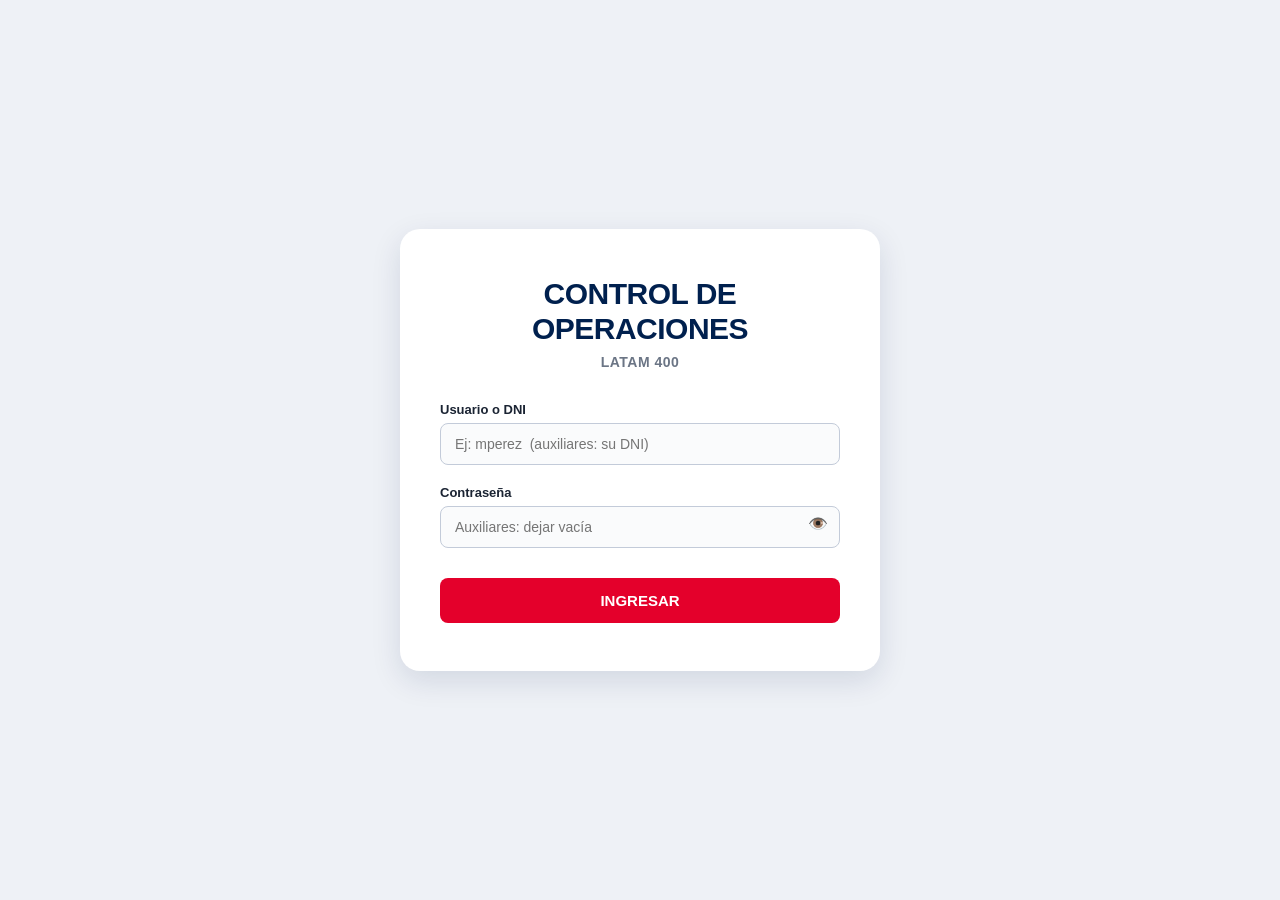
==== commit cb8d81bd: "Update index.html" ====
--- a/index.html
+++ b/index.html
@@ -16,14 +16,14 @@
   <div class="tarjeta-login">
     <h2>CONTROL DE<br>OPERACIONES</h2>
     <div class="sub-login">LATAM 400</div>
-    <div class="error-login" id="error-login">Correo o contraseña incorrectos.</div>
+    <div class="error-login" id="error-login">Usuario o contraseña incorrectos.</div>
     <form id="form-login">
-      <label>Correo</label>
-      <input type="email" id="login-correo" placeholder="nombre@empresa.com" required autocomplete="username">
+      <label>Usuario o DNI</label>
+      <input type="text" id="login-usuario" placeholder="Ej: mperez  (auxiliares: su DNI)" required autocomplete="username" autocapitalize="none" spellcheck="false">
 
       <div class="grupo-password">
         <label>Contraseña</label>
-        <input type="password" id="login-password" placeholder="Ingrese contraseña" required autocomplete="current-password">
+        <input type="password" id="login-password" placeholder="Auxiliares: dejar vacía" autocomplete="current-password">
         <button type="button" class="btn-ver" id="btn-toggle-password" title="Mostrar/Ocultar contraseña">👁️</button>
       </div>
 
@@ -84,14 +84,26 @@
   </div>
 </div>
 
-<!-- VENTANA EMERGENTE: UN AUXILIAR -->
+<!-- VENTANA EMERGENTE: UNA PERSONA -->
 <div class="fondo-modal" id="modal-aux">
   <div class="modal">
-    <h3 id="modal-aux-titulo">Nuevo auxiliar</h3>
-    <label>DNI</label>
-    <input type="text" id="aux-dni" placeholder="Solo números o letras, sin espacios" maxlength="15" inputmode="text" autocomplete="off">
+    <h3 id="modal-aux-titulo">Nueva persona</h3>
+    <label>Rol</label>
+    <select id="per-rol">
+      <option value="auxiliar">Auxiliar de piso (ingresa solo con DNI)</option>
+      <option value="asistente">Asistente (usuario y contraseña)</option>
+      <option value="admin">Administradora (usuario y contraseña)</option>
+    </select>
+    <label id="per-etq-usuario">DNI (con esto ingresa)</label>
+    <input type="text" id="per-usuario" maxlength="30" autocomplete="off" autocapitalize="none">
     <label>Nombre</label>
-    <input type="text" id="aux-nombre" placeholder="Ej: KIARA LOPEZ" autocomplete="off">
+    <input type="text" id="per-nombre" placeholder="Ej: KIARA LOPEZ" autocomplete="off">
+    <label>Cargo (opcional)</label>
+    <input type="text" id="per-cargo" placeholder="Ej: Asistente de Inventario" autocomplete="off">
+    <div id="per-grupo-pass" style="display:none">
+      <label>Contraseña</label>
+      <input type="text" id="per-pass" autocomplete="new-password">
+    </div>
     <div class="botones">
       <button class="btn gris" data-acc="aux-cerrar">Cancelar</button>
       <button class="btn" data-acc="aux-guardar">Guardar</button>
--- a/styles.css
+++ b/styles.css
@@ -171,3 +171,12 @@
   .sidebar { position: static; width: 100%; }
   .contenido { margin-left: 0; width: 100%; }
 }
+/* ================= AGREGADOS: auxiliares y ventanas nuevas ================= */
+.estado.off { background: #eceff4; color: #5b6676; }
+.nota { color: var(--gris); font-size: 13px; margin: -4px 0 12px; line-height: 1.5; }
+.bloque-admin h3 > span:last-child { display: inline-flex; gap: 8px; flex-wrap: wrap; }
+.modal textarea { width: 100%; min-height: 160px; padding: 12px; border: 1px solid #c3cbd9; border-radius: 8px; font-size: 14px; font-family: Consolas, monospace; resize: vertical; }
+.modal input:disabled { background: #eef1f6; color: var(--gris); }
+.btn:disabled { opacity: .6; cursor: wait; }
+.login-nota { margin-top: 22px; font-size: 13px; color: var(--gris); }
+.login-nota a { color: var(--azul-medio); font-weight: 700; text-decoration: none; }
